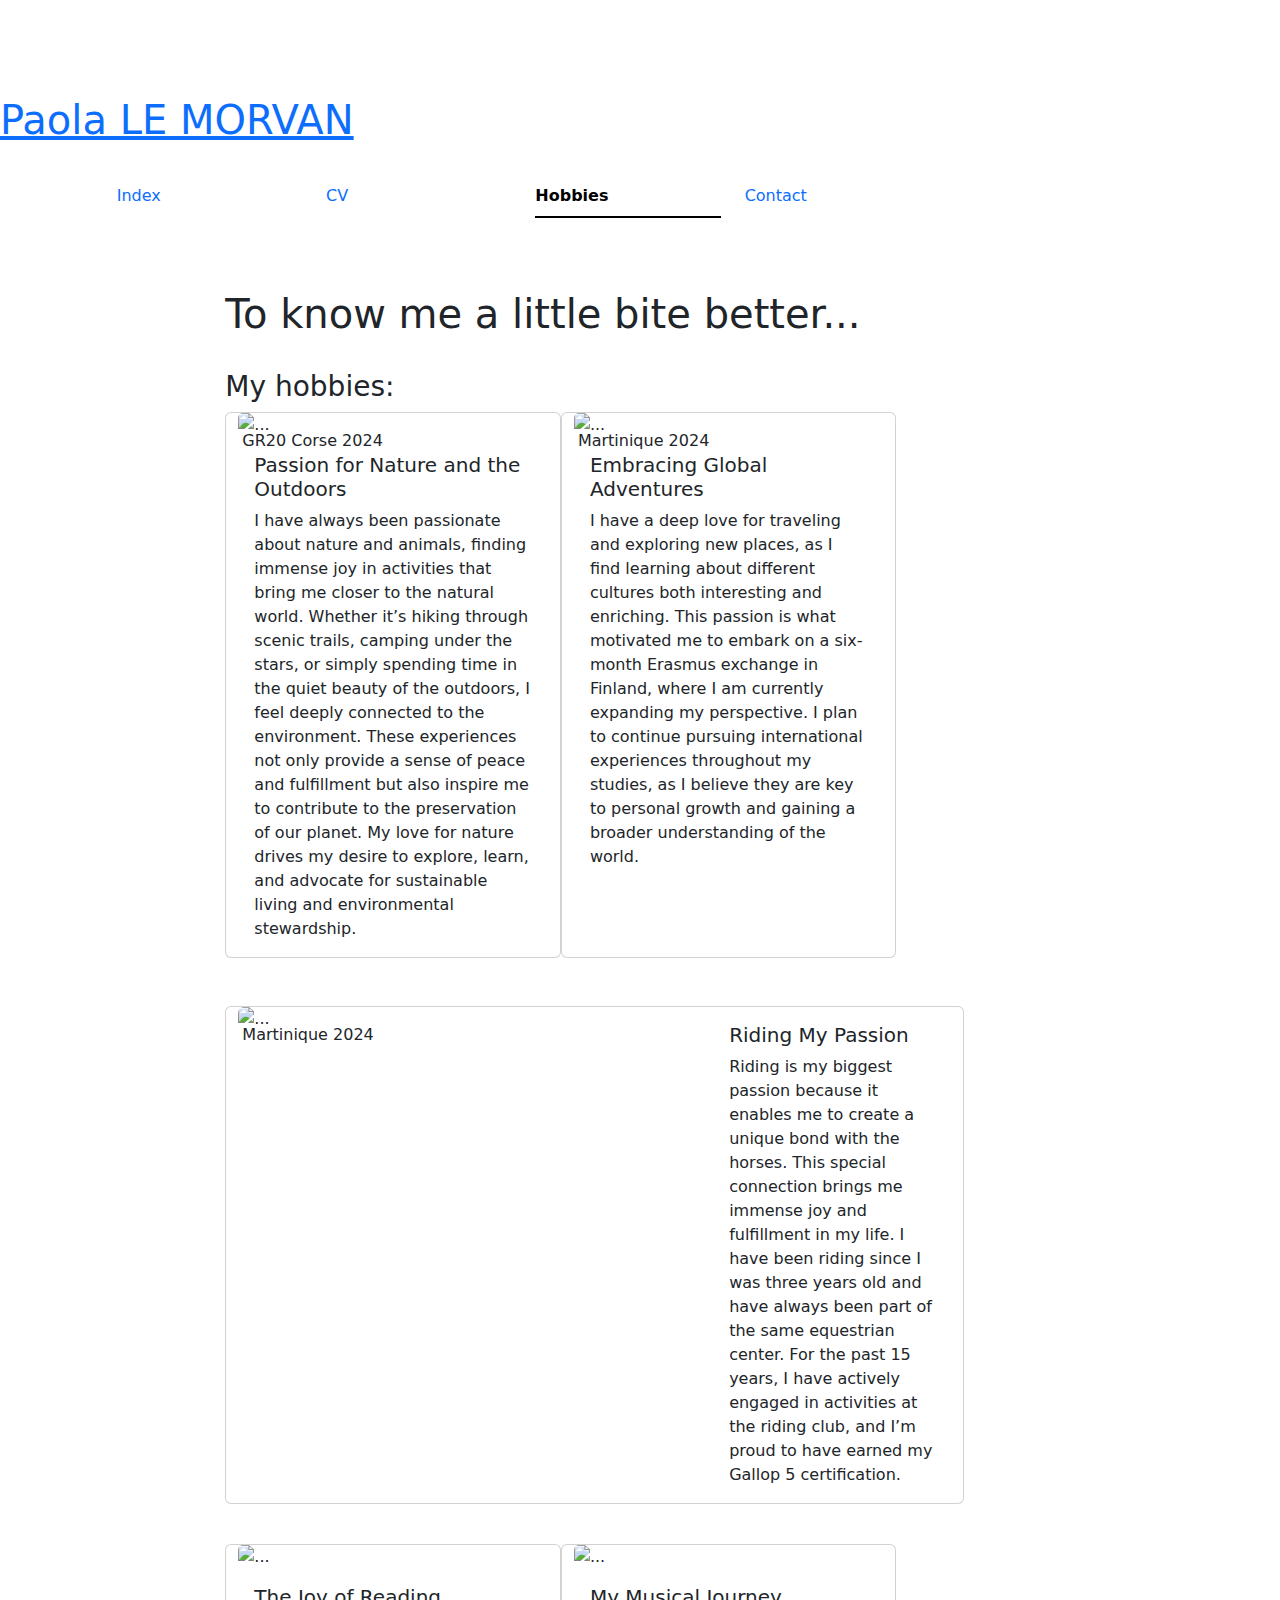
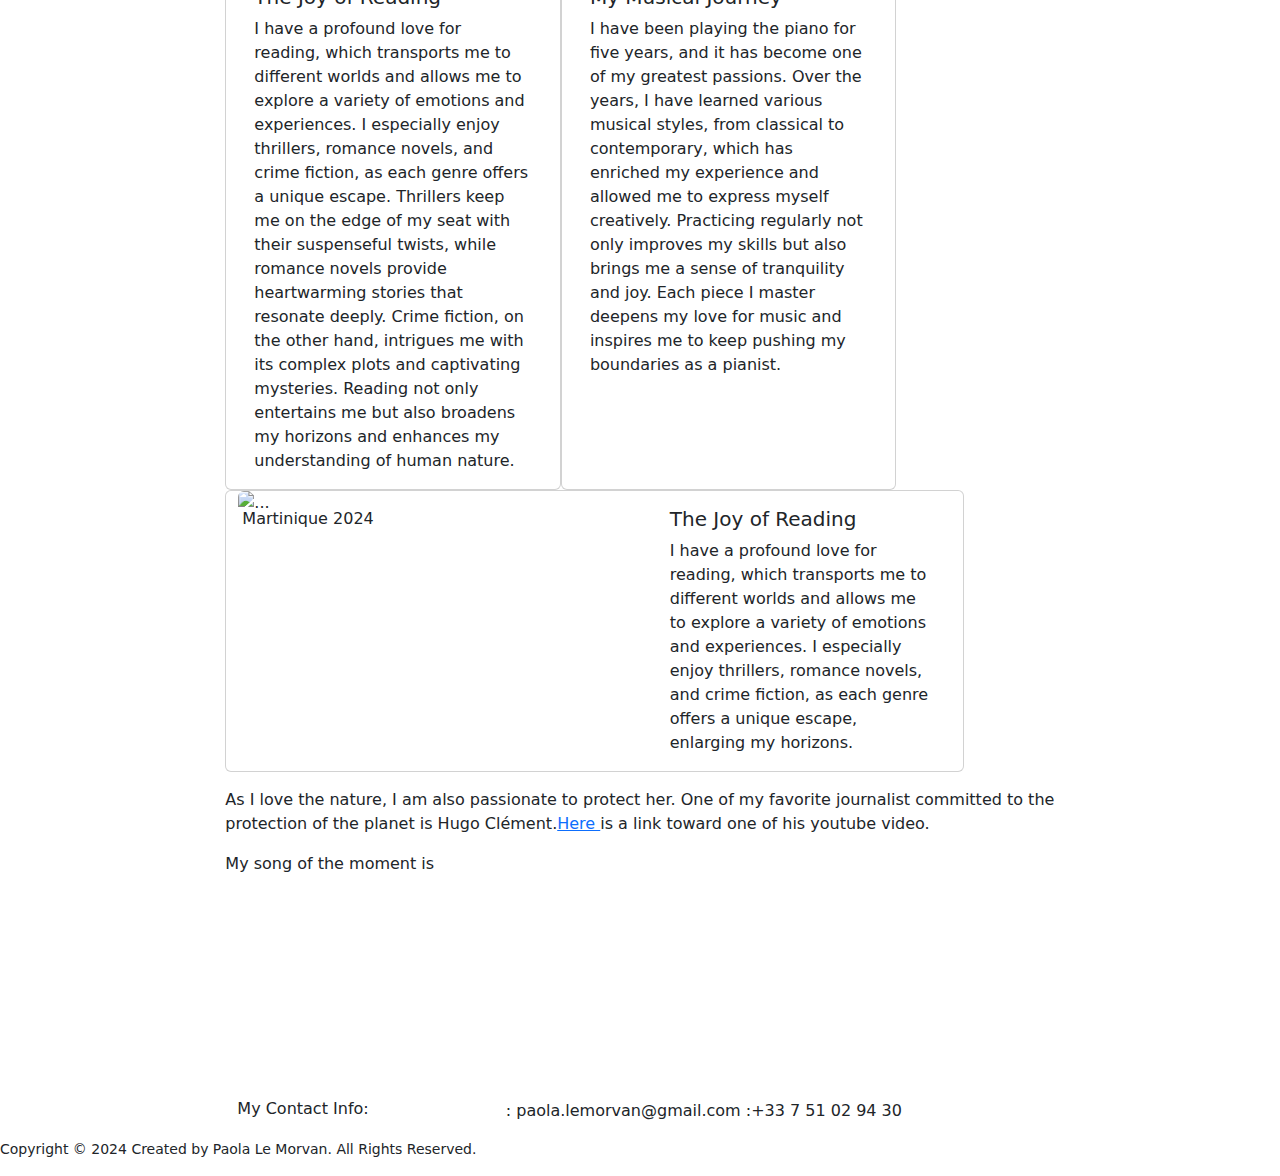
==== hobbies.html @ 14252f42 "firt version" ====
<!DOCTYPE html>
<html>
<head>
    <title> hobbies.html</title>
    <meta name="viewport" content="width-device-width, initial-scale=1.0">
    <link rel="stylesheet" type="text/css" href="style.css">
    <link href="https://cdn.jsdelivr.net/npm/bootstrap@5.3.3/dist/css/bootstrap.min.css" rel="stylesheet">
    <link rel="stylesheet" href="https://use.fontawesome.com/releases/v5.7.0/css/all.css" integrity="sha384-lZN37f5QGtY3VHgisS14W3ExzMWZxybE1SJSEsQp9S+oqd12jhcu+A56Ebc1zFSJ" crossorigin="anonymous">
     </head>
<body>
    <div class="solid ">
    <header>
      <br><br><br><br>
      <a href="index.html" id="nom"> 
        <h1 > Paola LE MORVAN</h1>
      </a><br>
      <ul class="nav nav-underline" >
        <div class="container-fluid row" id="nav">
          <div class="col-12 col-xs-0 col-sm-0 col-md-1 col-lg-1 col-xl-1 barre" id="gauche"><li class="nav-item"></li></div>
          <div class="col-12 col-xs-6 col-sm-6 col-md-2 col-lg-2 col-xl-2">
            <li class="nav-item">
              <a class="nav-link " aria-current="page" href="index.html"> Index</a>
          </li></div>
          <div class="col-12 col-xs-6 col-sm-6 col-md-1 col-lg-2 col-xl-2">
            <li class="nav-item"> 
              <a class="nav-link" href="cv.html"> CV</a> 
            </li></div>
            <div class="col-12 col-xs-6 col-sm-6 col-md-2 col-lg-2 col-xl-2">
              <li class="nav-item">
                <a class="nav-link active" href="hobbies.html"> Hobbies</a> 
            </li></div>
            <div class="col-12 col-xs-6 col-sm-6 col-md-3 col-lg-2 col-xl-2">
              <li class="nav-item">
                <a class="nav-link" href="contact.html"> Contact</a>
            </li></div>
            <div class="col-12 col-xs-0 col-sm-0 col-md-1 col-lg-1 col-xl-1 barre" id="droite"><li class="nav-item"></li></div>           
        </div>
      </ul>
    </header>
    <div class="container-fluid col-12 col-xs-12 col-sm-11 col-md-10 col-lg-9 col-xl-8" id="corp-text">
      <br><br><br>
        <h1 class="titre1"> To know me a little bite better...</h1><br>
        <h3 class="titre2"> My hobbies:</h3>
    
    <div class="container-fluid row image" >
      <div class="card col-12 col-xs-12 col-sm-12 col-md-6 col-lg-5 col-xl-5" >
        <img src="image_rando_corse1.jpeg" class="card-img-top" alt="...">
        <div class="card-img-overlay">
          <p class="overlay">GR20 Corse 2024</p>
        </div>
        <div class="card-body">
          <h5 class="card-title">Passion for Nature and the Outdoors</h5>
          <p class="card-text">I have always been passionate about nature and animals, finding immense joy in activities that bring me closer to the natural world. Whether it’s hiking through scenic trails, camping under the stars, or simply spending time in the quiet beauty of the outdoors, I feel deeply connected to the environment. These experiences not only provide a sense of peace and fulfillment but also inspire me to contribute to the preservation of our planet. My love for nature drives my desire to explore, learn, and advocate for sustainable living and environmental stewardship.</p>
        </div>
      </div>  
      <div class="card col-12 col-xs-12 col-sm-12 col-md-6 col-lg-5 col-xl-5" >
        <img src="image_voyage.jpeg" class="card-img-top" alt="...">
        <div class="card-img-overlay">
          <p class="overlay">Martinique 2024</p>
        </div>
        <div class="card-body">
         <h5 class="card-title">Embracing Global Adventures</h5>
          <p class="card-text">I have a deep love for traveling and exploring new places, as I find learning about different cultures both interesting and enriching. This passion is what motivated me to embark on a six-month Erasmus exchange in Finland, where I am currently expanding my perspective. I plan to continue pursuing international experiences throughout my studies, as I believe they are key to personal growth and gaining a broader understanding of the world.</p>
        </div>
      </div>
      <div><br><br></div>
      <div class="card mb-3 col-12 col-xs-11 col-sm-11 col-md-11 col-lg-11 col-xl-11">
      <div class="row g-0">
        <div class="col-12 col-xs-12 col-sm-12 col-md-7 col-lg-8 col-xl-8">
          <img src="image_cheval1.jpeg" class="img-fluid rounded-start" alt="...">
          <div class="card-img-overlay">
            <p class="overlay_paysage">Martinique 2024</p>
          </div>
        </div>
        <div class="col-12 col-xs-12 col-sm-12 col-md-5 col-lg-4 col-xl-4">
          <div class="card-body">
            <h5 class="card-title">Riding My Passion</h5>
            <p class="card-text"> Riding is my biggest passion because it enables me to create a unique bond with the horses. This special connection brings me immense joy and fulfillment in my life. I have been riding since I was three years old and have always been part of the same equestrian center. For the past 15 years, I have actively engaged in activities at the riding club, and I’m proud to have earned my Gallop 5 certification.</p>
          </div>
        </div>
      </div>
    </div>
    <div><br></div>
    <div class="card col-12 col-xs-12 col-sm-12 col-md-6 col-lg-5 col-xl-5" >
      <img src="image_lecture.jpeg" class="card-img-top" alt="...">
      <div class="card-body">
        <h5 class="card-title">The Joy of Reading</h5>
        <p class="card-text">I have a profound love for reading, which transports me to different worlds and allows me to explore a variety of emotions and experiences. I especially enjoy thrillers, romance novels, and crime fiction, as each genre offers a unique escape. Thrillers keep me on the edge of my seat with their suspenseful twists, while romance novels provide heartwarming stories that resonate deeply. Crime fiction, on the other hand, intrigues me with its complex plots and captivating mysteries. Reading not only entertains me but also broadens my horizons and enhances my understanding of human nature.</p>
      </div>
    </div>
    <div class="card col-12 col-xs-12 col-sm-12 col-md-6 col-lg-5 col-xl-5" >
      <img src="image_piano.jpg" class="card-img-top" alt="...">
      <div class="card-body">
        <h5 class="card-title">My Musical Journey</h5>
        <p class="card-text">I have been playing the piano for five years, and it has become one of my greatest passions. Over the years, I have learned various musical styles, from classical to contemporary, which has enriched my experience and allowed me to express myself creatively. Practicing regularly not only improves my skills but also brings me a sense of tranquility and joy. Each piece I master deepens my love for music and inspires me to keep pushing my boundaries as a pianist.</p>
      </div>
    </div>
    <div class="card mb-3 col-12 col-xs-11 col-sm-11 col-md-11 col-lg-11 col-xl-11">
      <div class="row g-0">
        <div class="col-12 col-xs-12 col-sm-12 col-md-7 col-lg-7 col-xl-7">
          <img src="image_lecture.jpeg" class="img-fluid rounded-start" alt="...">
          <div class="card-img-overlay">
            <p class="overlay_paysage">Martinique 2024</p>
          </div>
        </div>
        <div class="col-12 col-xs-12 col-sm-12 col-md-5 col-lg-5 col-xl-5">
          <div class="card-body">
            <h5 class="card-title">The Joy of Reading</h5>
            <p class="card-text"> I have a profound love for reading, which transports me to different worlds and allows me to explore a variety of emotions and experiences. I especially enjoy thrillers, romance novels, and crime fiction, as each genre offers a unique escape, enlarging my horizons.</p>       
         </div>
        </div>
      </div>
    </div>
    </div>
    <p> As I love the nature, I am also passionate to protect her. One of my favorite journalist committed to the protection of the planet is Hugo Clément.<a href="https://www.youtube.com/watch?v=cwSXUwlU7u4&ab_channel=SurlefrontavecHugoCl%C3%A9ment-FranceT%C3%A9l%C3%A9visions" target="_blank">Here </a> is a link toward one of his youtube video.</p>
    <p>My song of the moment is </p>
    <iframe style="border-radius:12px" src="https://open.spotify.com/embed/track/2qSkIjg1o9h3YT9RAgYN75?utm_source=generator&theme=0" width="100%" height="152" frameBorder="0" allowfullscreen="" allow="autoplay; clipboard-write; encrypted-media; fullscreen; picture-in-picture" loading="lazy"></iframe>
    <br><br>

    <footer>
  <div class="bas de page">
    <div  id="separateur_fin_de_page"/>
    <br>
    <div class="container-fluid row">
      <div class="col-4">
        <h6 id="contact_info"> My Contact Info:</h6>
      </div>
      <div class="col-8 ">
        <p>   
          <i class="fas fa-at"></i> : paola.lemorvan@gmail.com             
          <i class="fas fa-phone"></i> :+33 7 51 02 94 30
        </p> 
        <a href="https://www.facebook.com/profile.php?id=100089609434408"></a><i class="fab fa-facebook-f"></i></a>
        <a href="https://www.instagram.com/paola.lmv/"><i class="fab fa-instagram"></i></a>
        <a href="https://www.linkedin.com/in/paola-le-morvan-65aba624b/"><i class="fab fa-linkedin-in"></i></a>  
          </div>    
      </div>
    </div>
</footer>
</div>
</div>
  <small>
    <p>Copyright © 2024 Created by Paola Le Morvan. All Rights Reserved.</p>
  </small>
</body>
</html>
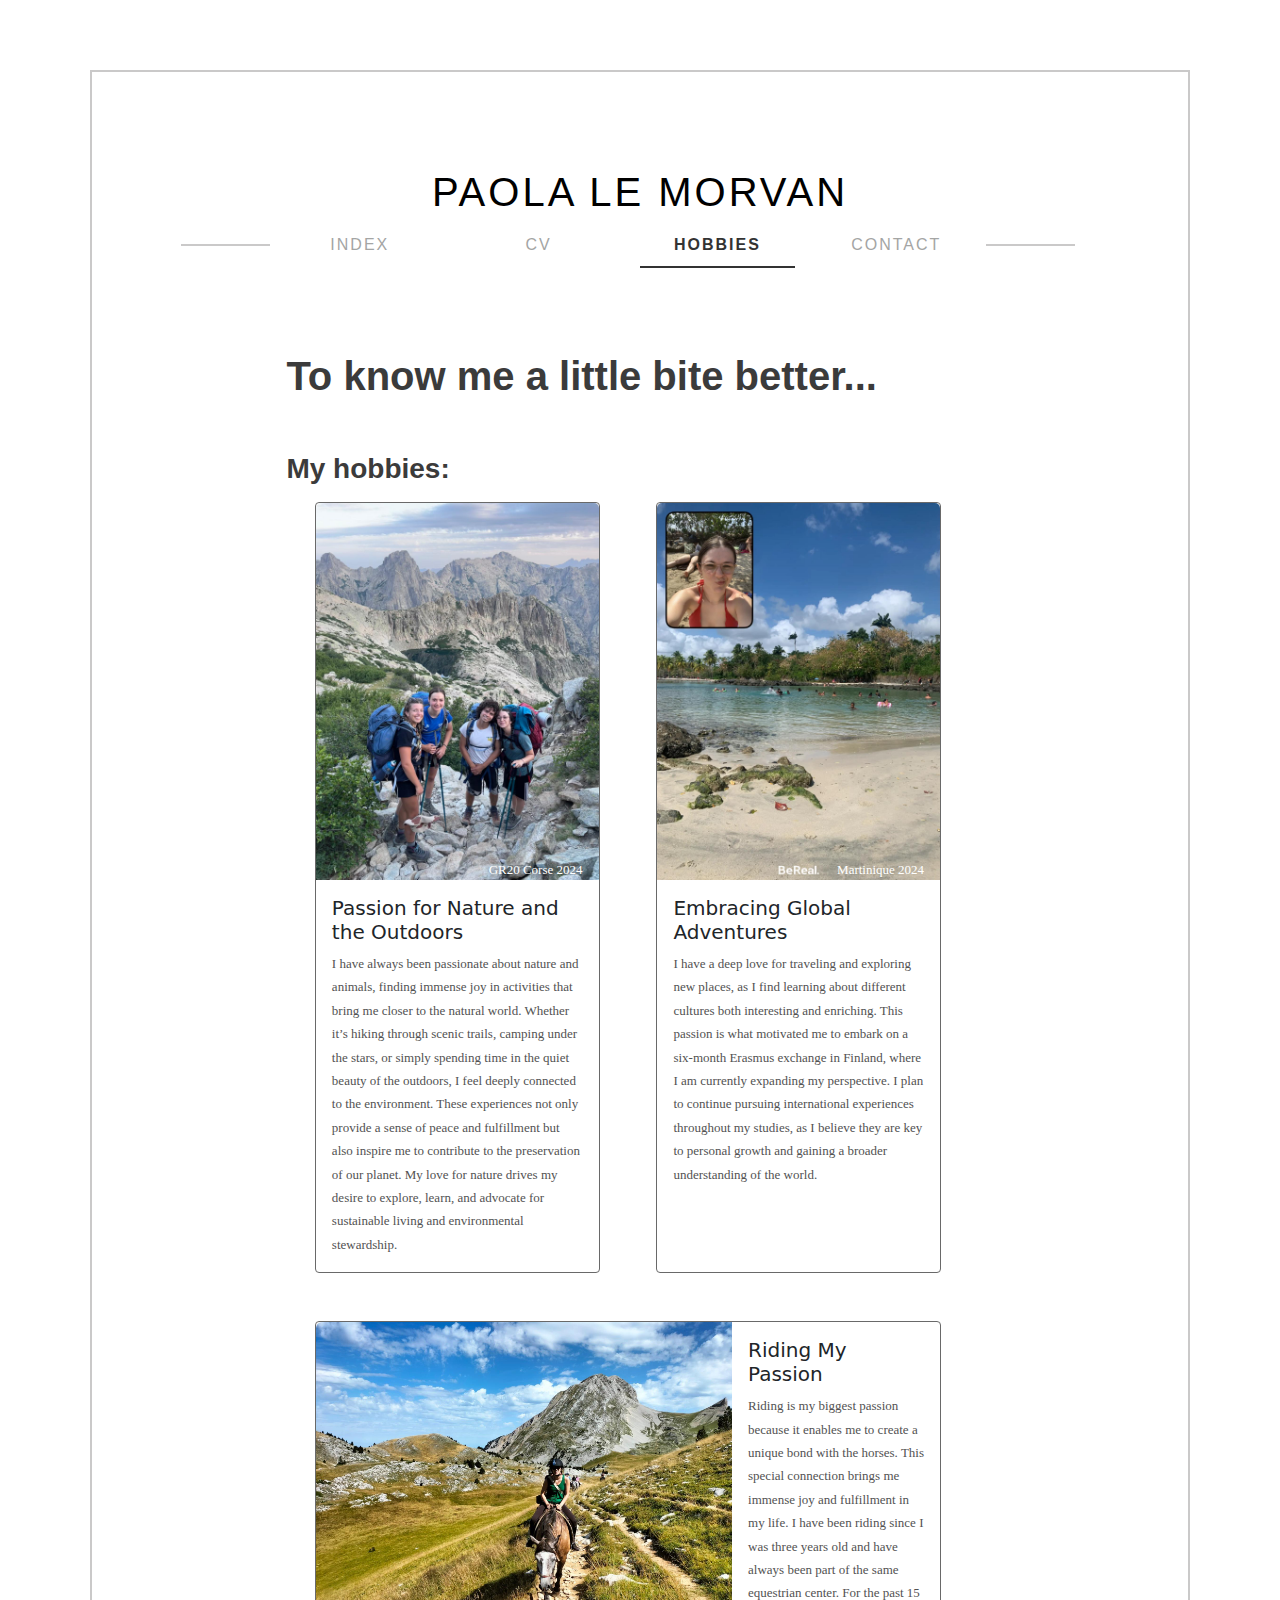
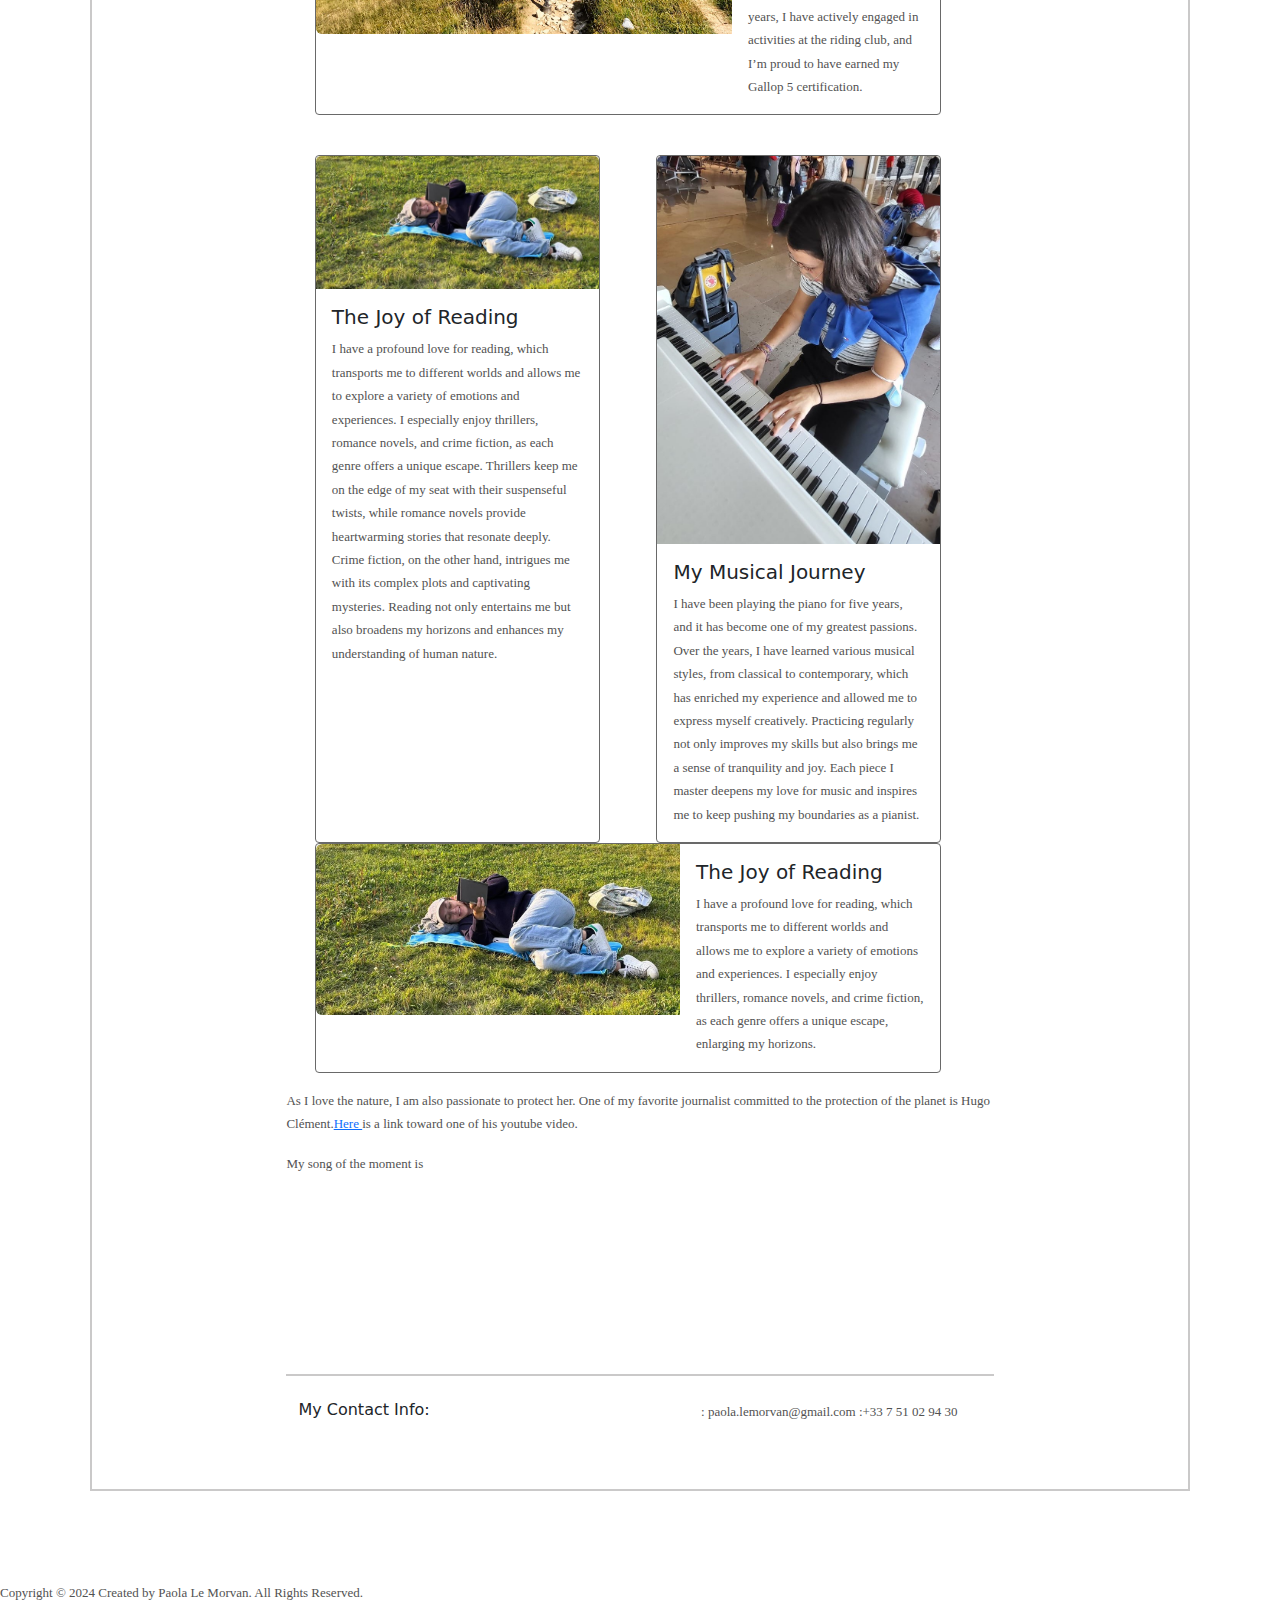
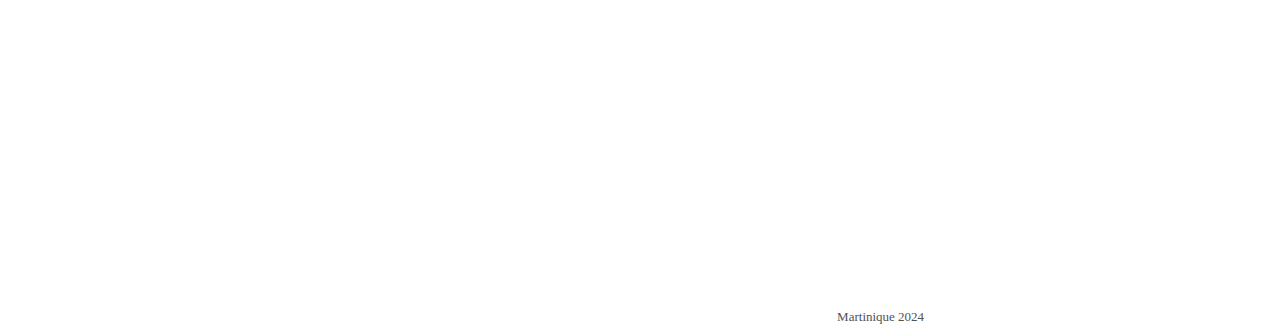
==== commit c76d4fc7: "new rule" ====
--- a/hobbies.html
+++ b/hobbies.html
@@ -13,7 +13,7 @@
       <br><br><br><br>
       <a href="index.html" id="nom"> 
         <h1 > Paola LE MORVAN</h1>
-      </a><br>
+      </a>
       <ul class="nav nav-underline" >
         <div class="container-fluid row" id="nav">
           <div class="col-12 col-xs-0 col-sm-0 col-md-1 col-lg-1 col-xl-1 barre" id="gauche"><li class="nav-item"></li></div>
--- a/style.css
+++ b/style.css
@@ -0,0 +1,172 @@
+
+/* container border  */
+div.solid {
+    margin:  70px 7% 7% ;
+    border-style: solid; 
+    border-color:#cac9c9; 
+    border-width: 2px;
+    padding-bottom: 50px;
+}
+/* title */
+#nom{
+    text-align: center;
+    font-family: Varela Round,arial,sans-serif;
+    font-size: 27px;
+    line-height: 1.2em;
+    text-transform: uppercase;
+    text-decoration: none;
+    letter-spacing: 3px;
+    font-weight: 400;
+    font-style: normal;
+    text-decoration: none ;
+    color:black;
+}
+/* navbar */
+#nav{
+    flex-direction: row ;
+    justify-content: center ;
+}
+.nav-link.active{
+    color: #333 !important;
+    text-align: center;
+}
+.nav-link{
+    text-align: center;
+    color:#a4a5a4 !important;
+    font-family: Varela Round,arial,sans-serif;
+    font-size: 17px;
+    line-height: 1.6em;
+    text-transform: uppercase;
+    text-decoration: none;
+    letter-spacing: 2px;
+    font-weight: 400;
+    font-style: normal
+}
+.barre{
+    border-top-style: solid; 
+    border-color:#cac9c9; 
+    margin-top:20px !important;
+    border-width: 2px;
+  }
+/* contain  */
+#coprs-text{
+    justify-content: center;
+}
+p{
+    font-family: Georgia,serif;
+    font-weight: normal;
+    font-style: normal;
+    line-height: 1.8em;
+    font-size: 13px;
+    text-transform: none;
+    text-decoration: none;
+    color:rgb(82, 82, 82);
+}
+.paragraph{
+    font-size: 16px;
+    text-align: justify;
+}
+
+/* end of page  */
+#separateur_fin_de_page{
+    border-top-style: solid; 
+    border-color:#cac9c9; 
+    border-width: 2px;
+    text-align: right;
+} 
+i{
+    color:black;
+    size: 20px;
+}
+#contact_info{
+    text-align: left;
+}
+
+#description{
+    text-align: center;
+}
+/* -------------each page ---------------- */
+/* index */
+
+#image_lucie2{
+    margin-right: 25px; /* Espace entre l'image et le texte */
+    float: left;
+    width: 50%; /* Image will scale down proportionally to fit the container */
+    height: auto; /* Maintains the image's aspect ratio */
+    max-width: 100%; /* Ensures the image doesn't stretch larger than its original size */
+
+}
+
+/* hobbies */
+.container-fluid.row.image{
+    justify-content: space-around;
+}
+.card{
+    border:solid !important;
+    border-color: rgb(105, 105, 105) !important;
+    border-width: 1px !important;
+    padding: 0% !important;
+    border-radius:4px !important;
+
+}
+.card-img-overlay{
+    text-align: right;
+    margin-top: 120%;
+    color:black;
+}
+.overlay{
+    color:white;
+}
+.overlay_paysage{
+    margin-top: 50%!important;
+}
+
+/* contact */
+#text_contact{
+    font-size: 18px;
+}
+/* cv */
+.titre1{
+    font-family: Varela Round,arial,sans-serif;
+    font-style: normal;
+    font-weight: bold;
+    font-style: normal;
+    line-height: 1.8em;
+    text-transform: none;
+    text-decoration: none;
+    color:rgb(59, 59, 59);
+}
+.titre2{
+    font-family: Varela Round,arial,sans-serif;
+    font-style: normal;
+    font-weight: bold;
+    font-style: normal;
+    line-height: 1.8em;
+    text-transform: none;
+    text-decoration: none;
+    color:rgb(59, 59, 59);
+}
+.separateur{
+    border-top-style: solid; 
+    border-color:#cac9c9; 
+    border-width: 2px;
+}
+#ouvrière{
+    clip-path: inset(50px 0px 0px 0px);
+}
+.lien{
+    color: black !important;
+    text-decoration: none;
+}
+.image_cv{
+    
+    text-align: center;
+}
+.text_description{
+    margin:  60% 0% 0% 0% 0%  ;
+}
+.responsive-image {
+    width: 100%; /* Image will scale down proportionally to fit the container */
+    height: auto; /* Maintains the image's aspect ratio */
+    max-width: 100%; /* Ensures the image doesn't stretch larger than its original size */
+  }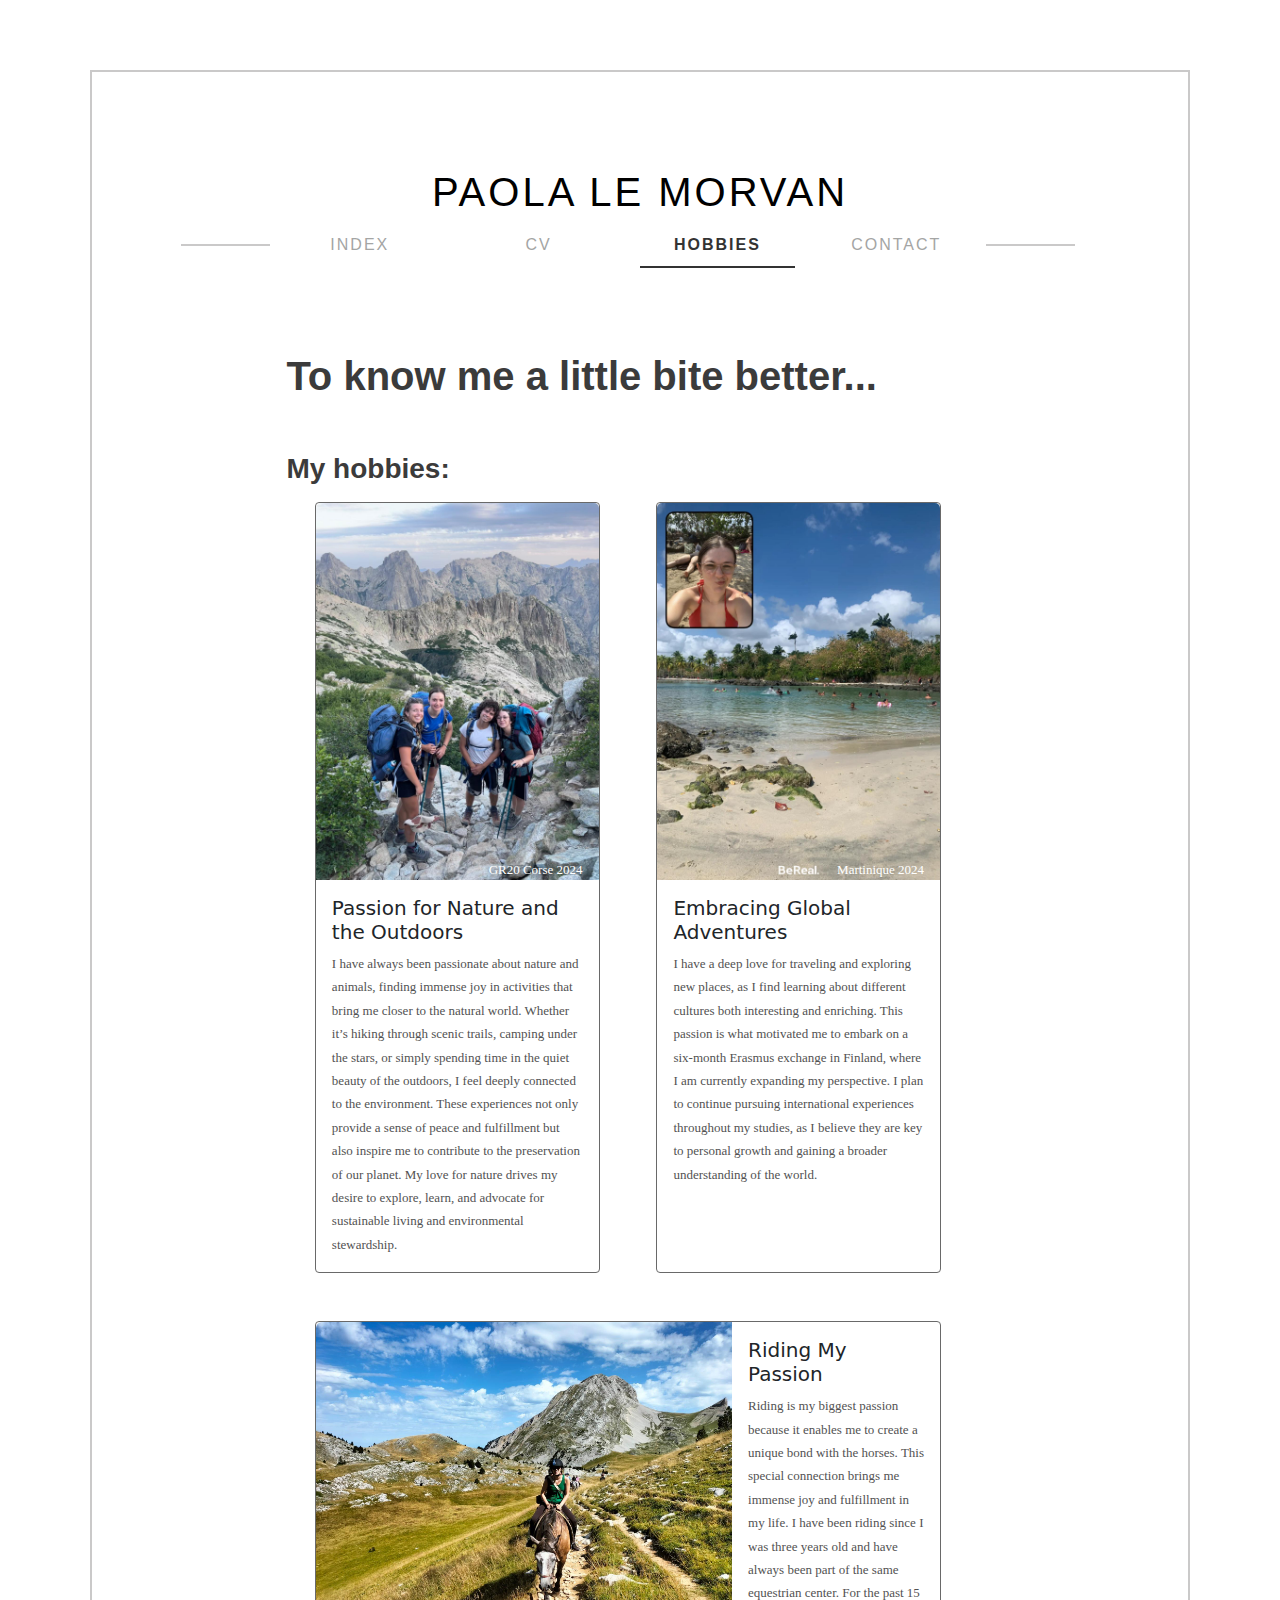
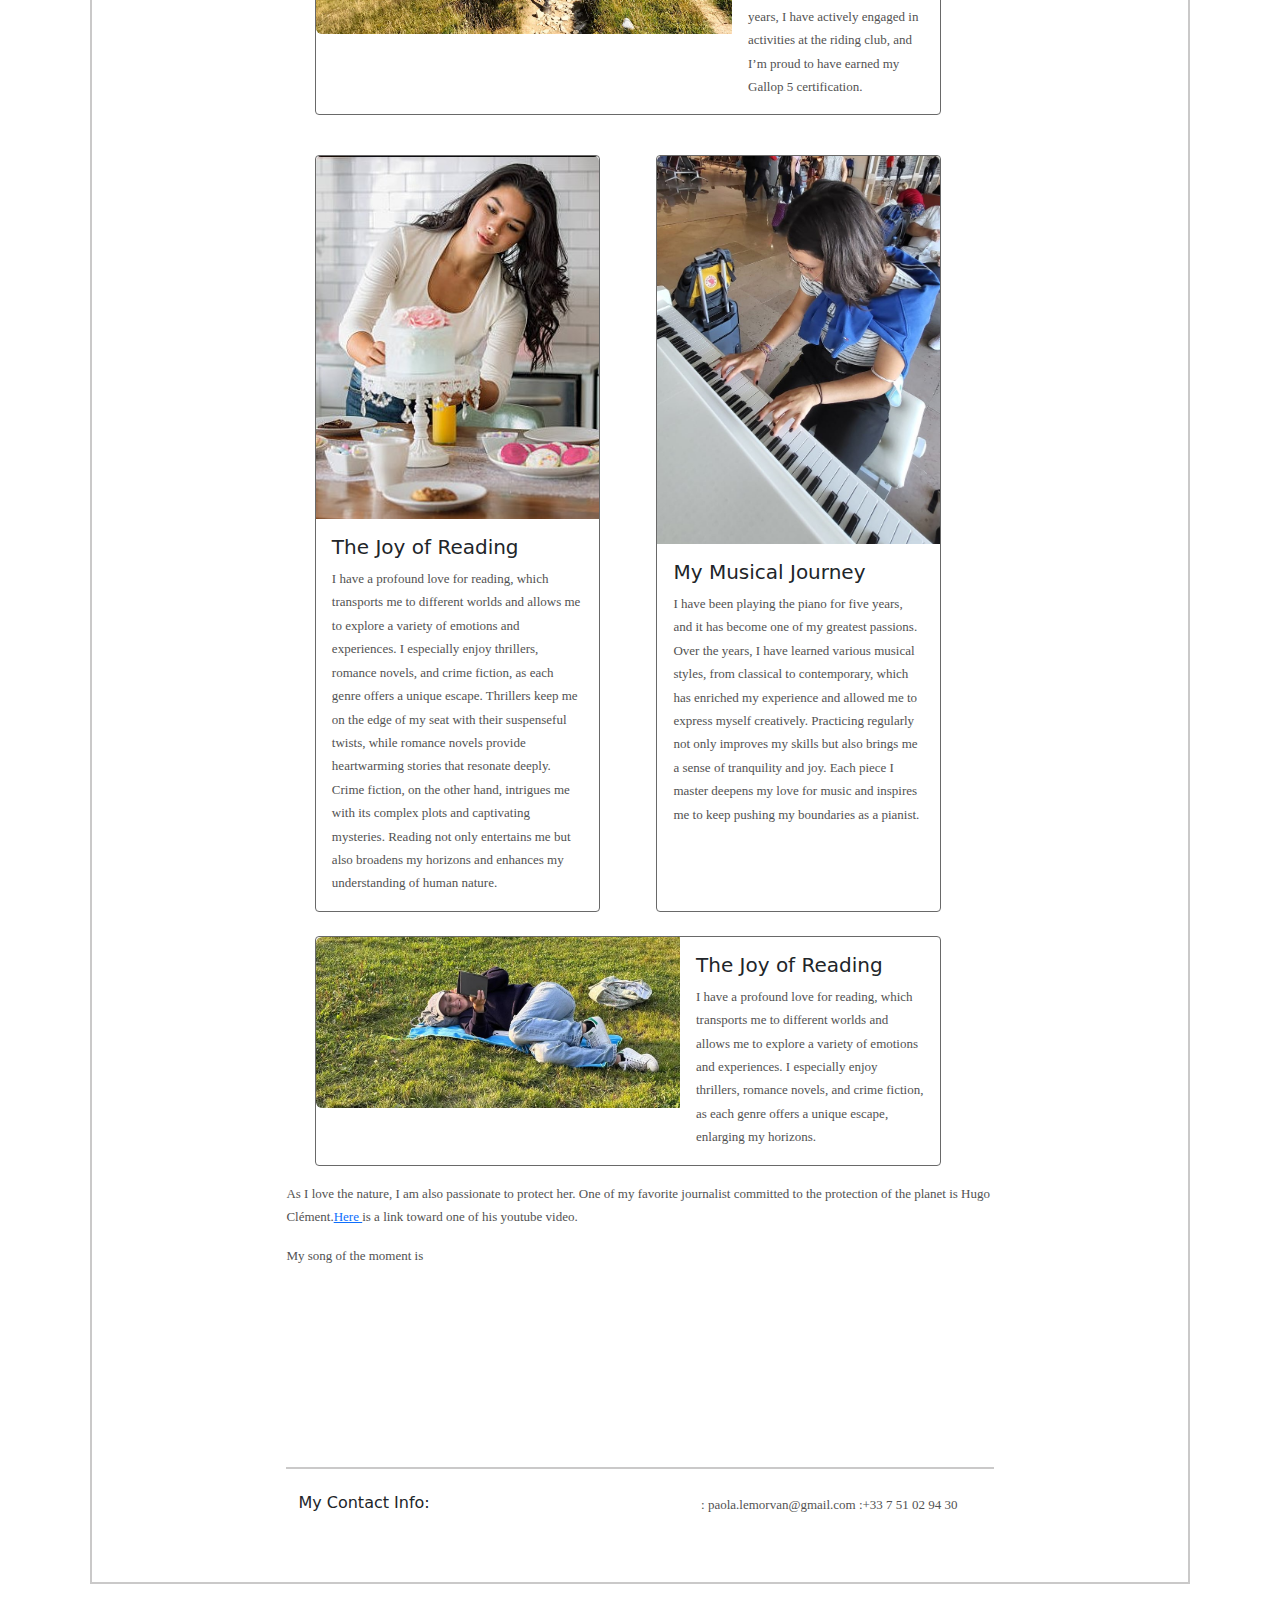
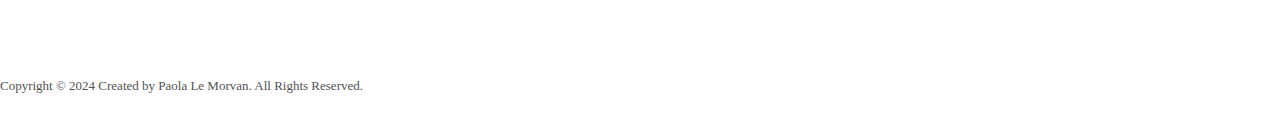
==== commit 21957030: "new release" ====
--- a/hobbies.html
+++ b/hobbies.html
@@ -43,6 +43,7 @@
         <h3 class="titre2"> My hobbies:</h3>
     
     <div class="container-fluid row image" >
+
       <div class="card col-12 col-xs-12 col-sm-12 col-md-6 col-lg-5 col-xl-5" >
         <img src="image_rando_corse1.jpeg" class="card-img-top" alt="...">
         <div class="card-img-overlay">
@@ -53,6 +54,7 @@
           <p class="card-text">I have always been passionate about nature and animals, finding immense joy in activities that bring me closer to the natural world. Whether it’s hiking through scenic trails, camping under the stars, or simply spending time in the quiet beauty of the outdoors, I feel deeply connected to the environment. These experiences not only provide a sense of peace and fulfillment but also inspire me to contribute to the preservation of our planet. My love for nature drives my desire to explore, learn, and advocate for sustainable living and environmental stewardship.</p>
         </div>
       </div>  
+
       <div class="card col-12 col-xs-12 col-sm-12 col-md-6 col-lg-5 col-xl-5" >
         <img src="image_voyage.jpeg" class="card-img-top" alt="...">
         <div class="card-img-overlay">
@@ -63,13 +65,15 @@
           <p class="card-text">I have a deep love for traveling and exploring new places, as I find learning about different cultures both interesting and enriching. This passion is what motivated me to embark on a six-month Erasmus exchange in Finland, where I am currently expanding my perspective. I plan to continue pursuing international experiences throughout my studies, as I believe they are key to personal growth and gaining a broader understanding of the world.</p>
         </div>
       </div>
+
       <div><br><br></div>
+
       <div class="card mb-3 col-12 col-xs-11 col-sm-11 col-md-11 col-lg-11 col-xl-11">
       <div class="row g-0">
         <div class="col-12 col-xs-12 col-sm-12 col-md-7 col-lg-8 col-xl-8">
           <img src="image_cheval1.jpeg" class="img-fluid rounded-start" alt="...">
           <div class="card-img-overlay">
-            <p class="overlay_paysage">Martinique 2024</p>
+            <p class="overlay_paysage">Vogues 2023</p>
           </div>
         </div>
         <div class="col-12 col-xs-12 col-sm-12 col-md-5 col-lg-4 col-xl-4">
@@ -80,14 +84,17 @@
         </div>
       </div>
     </div>
+
     <div><br></div>
+
     <div class="card col-12 col-xs-12 col-sm-12 col-md-6 col-lg-5 col-xl-5" >
-      <img src="image_lecture.jpeg" class="card-img-top" alt="...">
+      <img src="image_cuisine.jpeg" class="card-img-top" alt="...">
       <div class="card-body">
         <h5 class="card-title">The Joy of Reading</h5>
         <p class="card-text">I have a profound love for reading, which transports me to different worlds and allows me to explore a variety of emotions and experiences. I especially enjoy thrillers, romance novels, and crime fiction, as each genre offers a unique escape. Thrillers keep me on the edge of my seat with their suspenseful twists, while romance novels provide heartwarming stories that resonate deeply. Crime fiction, on the other hand, intrigues me with its complex plots and captivating mysteries. Reading not only entertains me but also broadens my horizons and enhances my understanding of human nature.</p>
       </div>
     </div>
+
     <div class="card col-12 col-xs-12 col-sm-12 col-md-6 col-lg-5 col-xl-5" >
       <img src="image_piano.jpg" class="card-img-top" alt="...">
       <div class="card-body">
@@ -95,13 +102,13 @@
         <p class="card-text">I have been playing the piano for five years, and it has become one of my greatest passions. Over the years, I have learned various musical styles, from classical to contemporary, which has enriched my experience and allowed me to express myself creatively. Practicing regularly not only improves my skills but also brings me a sense of tranquility and joy. Each piece I master deepens my love for music and inspires me to keep pushing my boundaries as a pianist.</p>
       </div>
     </div>
+
+    <div><br></div>
+
     <div class="card mb-3 col-12 col-xs-11 col-sm-11 col-md-11 col-lg-11 col-xl-11">
       <div class="row g-0">
         <div class="col-12 col-xs-12 col-sm-12 col-md-7 col-lg-7 col-xl-7">
           <img src="image_lecture.jpeg" class="img-fluid rounded-start" alt="...">
-          <div class="card-img-overlay">
-            <p class="overlay_paysage">Martinique 2024</p>
-          </div>
         </div>
         <div class="col-12 col-xs-12 col-sm-12 col-md-5 col-lg-5 col-xl-5">
           <div class="card-body">
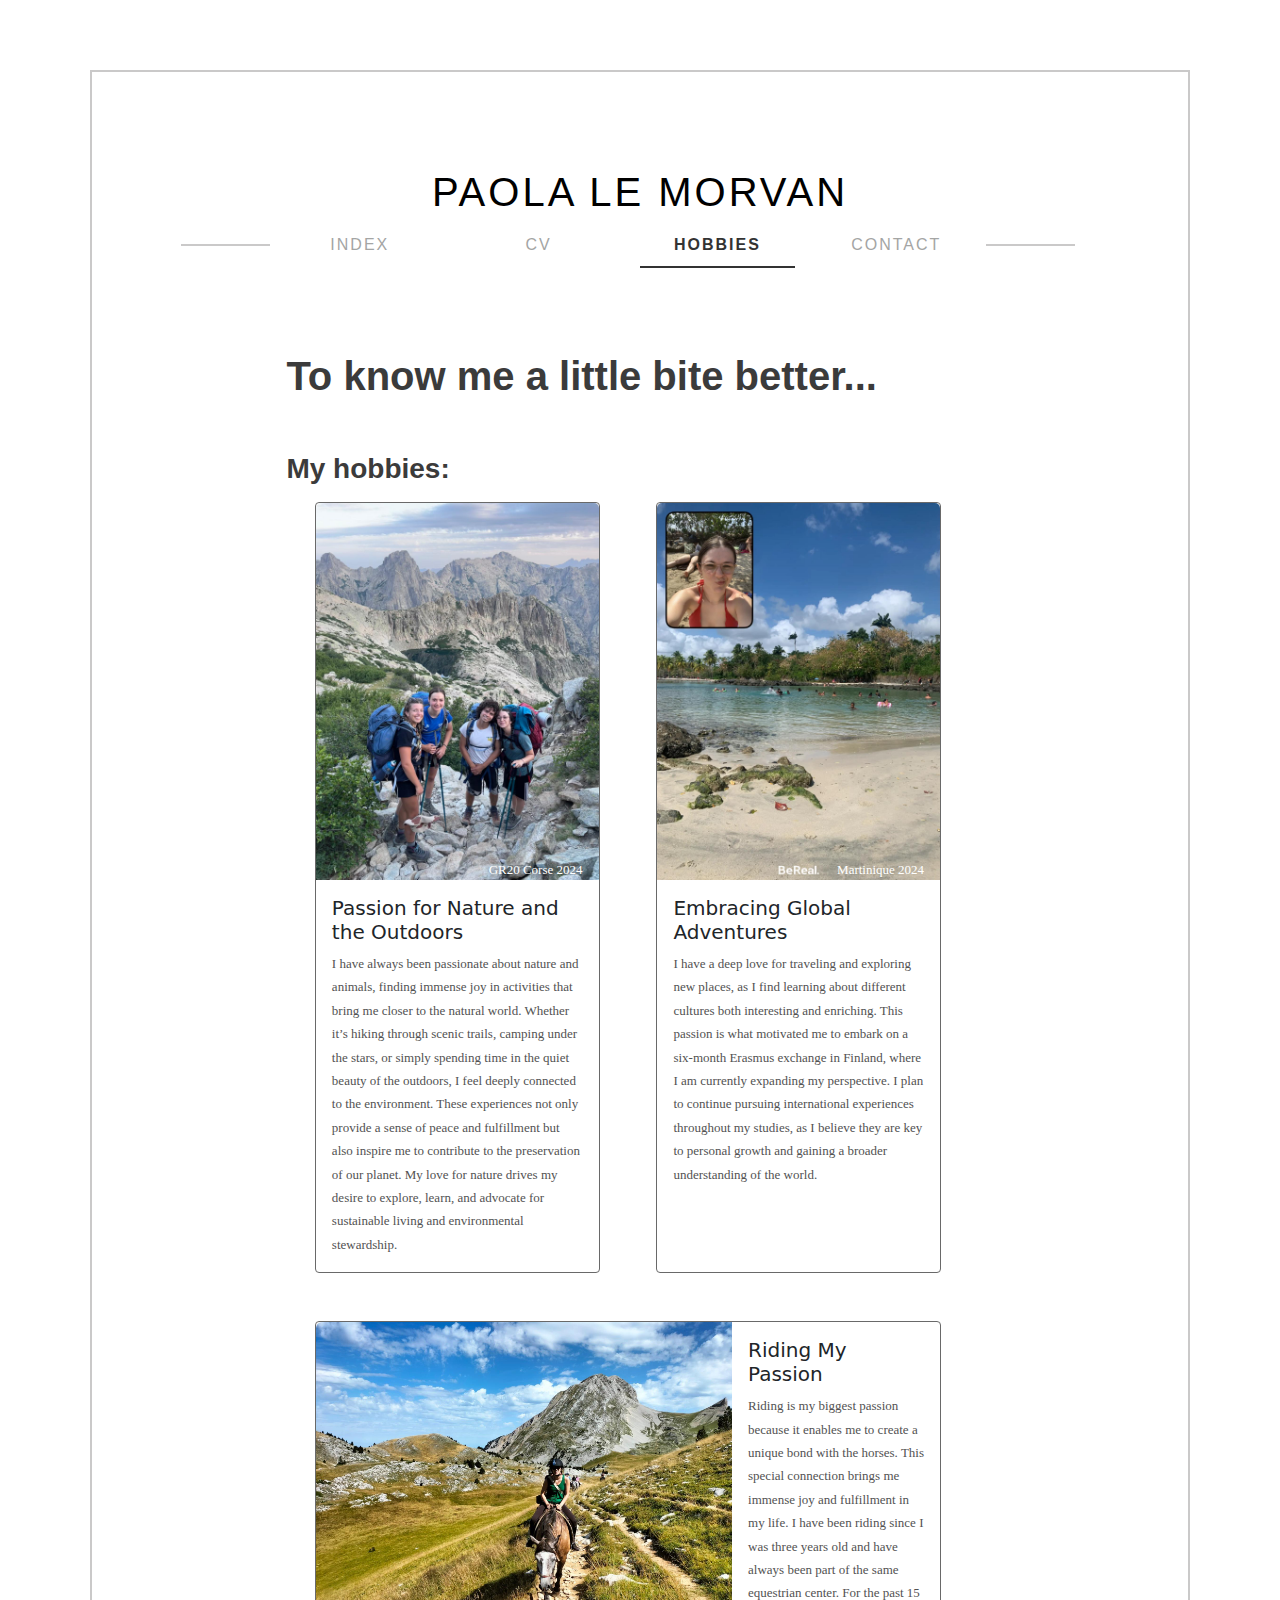
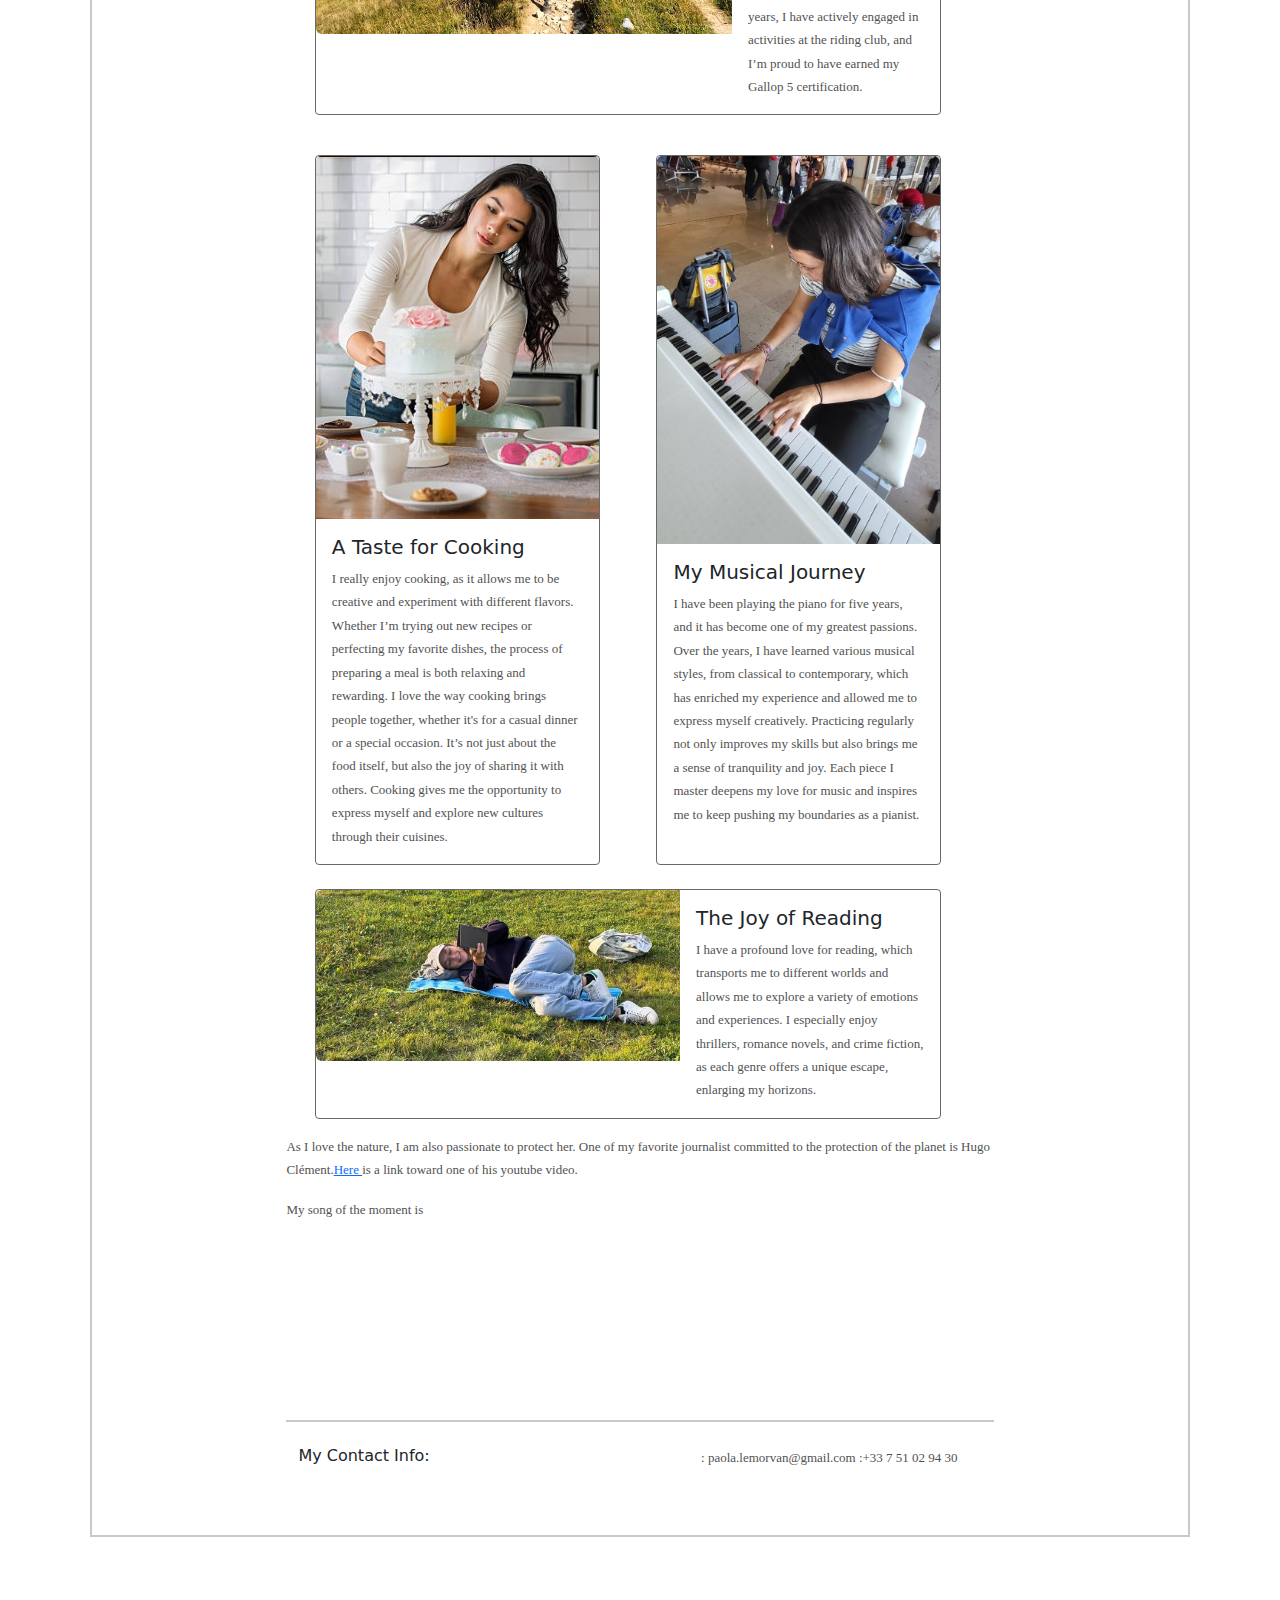
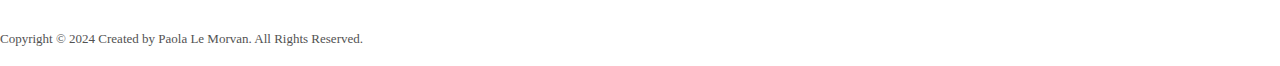
==== commit ec9651ff: "new release" ====
--- a/hobbies.html
+++ b/hobbies.html
@@ -90,8 +90,8 @@
     <div class="card col-12 col-xs-12 col-sm-12 col-md-6 col-lg-5 col-xl-5" >
       <img src="image_cuisine.jpeg" class="card-img-top" alt="...">
       <div class="card-body">
-        <h5 class="card-title">The Joy of Reading</h5>
-        <p class="card-text">I have a profound love for reading, which transports me to different worlds and allows me to explore a variety of emotions and experiences. I especially enjoy thrillers, romance novels, and crime fiction, as each genre offers a unique escape. Thrillers keep me on the edge of my seat with their suspenseful twists, while romance novels provide heartwarming stories that resonate deeply. Crime fiction, on the other hand, intrigues me with its complex plots and captivating mysteries. Reading not only entertains me but also broadens my horizons and enhances my understanding of human nature.</p>
+        <h5 class="card-title">A Taste for Cooking</h5>
+        <p class="card-text">I really enjoy cooking, as it allows me to be creative and experiment with different flavors. Whether I’m trying out new recipes or perfecting my favorite dishes, the process of preparing a meal is both relaxing and rewarding. I love the way cooking brings people together, whether it's for a casual dinner or a special occasion. It’s not just about the food itself, but also the joy of sharing it with others. Cooking gives me the opportunity to express myself and explore new cultures through their cuisines.</p>
       </div>
     </div>
 
